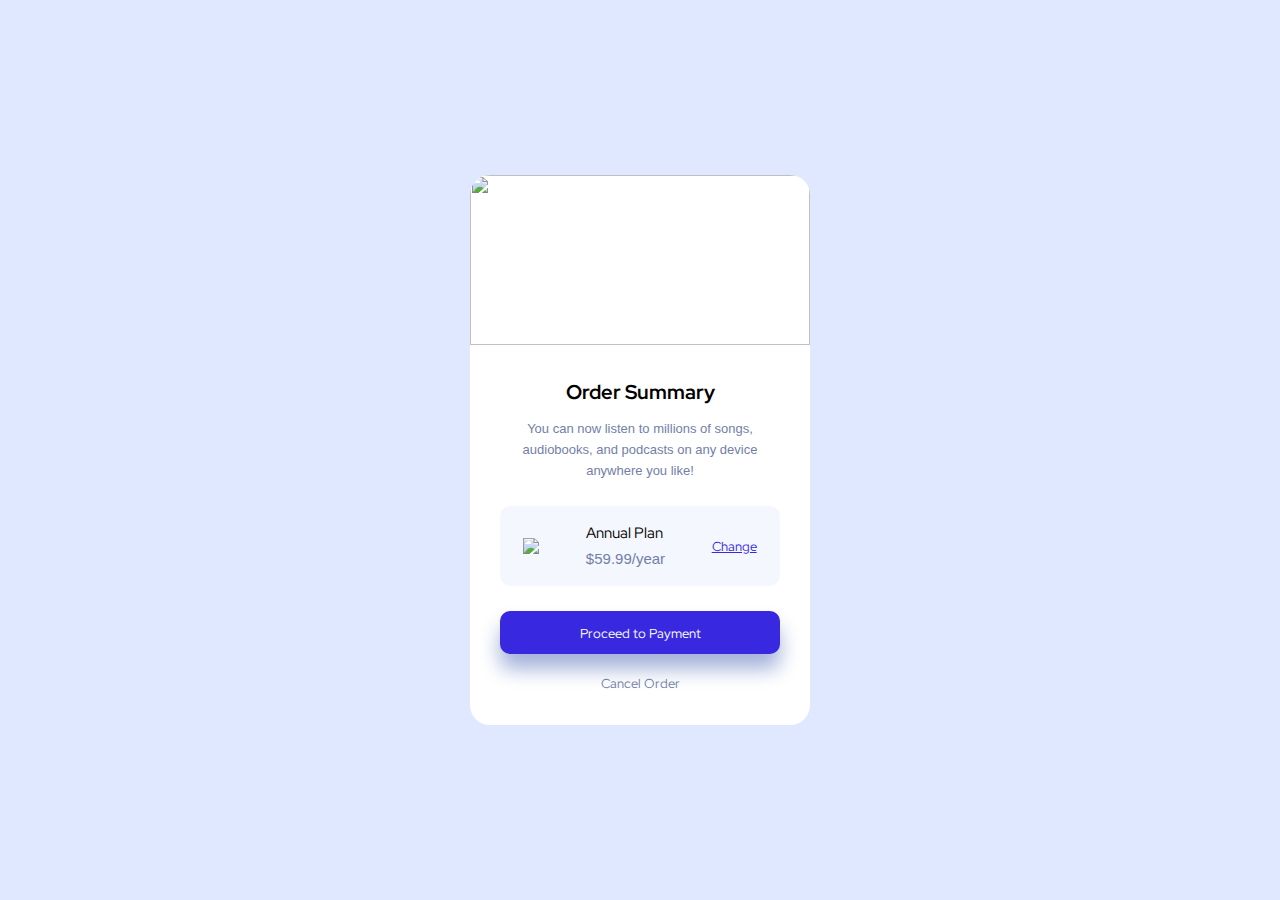
==== order-summary-component-main/page1.html @ 8623bbbd "." ====
<!DOCTYPE html>
<html lang="en">
<head>
    <meta charset="UTF-8">
    <link rel="stylesheet" href="style.css">
    <link rel="preconnect" href="https://fonts.googleapis.com">
    <link rel="preconnect" href="https://fonts.gstatic.com" crossorigin>
    <link href="https://fonts.googleapis.com/css2?family=Red+Hat+Display:wght@900&display=swap" rel="stylesheet">
    <title>Title</title>
</head>
<body>
    <div class="order-form">
        <div class="image-headear">
            <img src="order-summary-component-main/images/illustration-hero.svg">
        </div>
        <h1 class="title black-font">  Order Summary </h1>
        <div class="description">
            You can now listen to millions of songs, audiobooks, and podcasts on any
            device anywhere you like!
        </div>
        <div class="pay-div">
            <img src="order-summary-component-main/images/icon-music.svg">
            <div class="price-div">
                <span class="annual-plan black-font">Annual Plan</span>
                <spna class="price"> $59.99/year</spna>
            </div>
            <a href="url">Change</a>
        </div>
        <button class="payment-button black-font">Proceed to Payment</button>
        <button class="cancel-order-button black-font">Cancel Order</button>
    </div>
</body>
</html>
---- order-summary-component-main/style.css ----
body{
    background-color: #E0E8FF;
    background-image: url(order-summary-component-main/images/pattern-background-desktop.svg);
    background-repeat: no-repeat;
    -webkit-background-size: cover;
    -moz-background-size: cover;
    -o-background-size: cover;
    background-size: cover;
    display: flex;
    justify-content: center;
    align-items: center;
    /*position: absolute;*/
    /*top: 50%;*/
    /*left: 50%;*/
    /*transform: translate(-50%, -50%);*/
}

@media (max-width: 700px){
   body{
       background-image: url(order-summary-component-main/images/pattern-background-mobile.svg);
   }
}

.black-font{
    font-family: 'Red Hat Display', sans-serif;
    color: black;
}

.order-form{
    width: 340px;
    height: 550px;
    position: absolute;
    overflow: hidden;
    display: flex;
    flex-direction: column;
    align-items: center;
    top: 50%;
    left: 50%;
    transform: translate(-50%, -50%);
    border-radius: 20px;
    background: white;
    font-family: Arial, Helvetica, sans-serif;
    color: hsl(224, 23%, 55%);
}

.image-headear img{
    width: 340px;
    height: 170px;

}

.title{
    margin-top: 30px;
    font-size: 20px;
    text-align: center;
}

.description{
    width: 280px;
    height: auto;
    font-size: 13px;
    line-height: 21px;
    text-align: center;
}

.pay-div{
    width: 280px;
    height: 80px;
    margin: 25px 0px;
    display: flex;
    flex-direction: row;
    justify-content: space-around;
    align-items: center;
    border-radius: 10px;
    background: hsl(225, 100%, 98%);
}

.price-div{
    display: flex;
    flex-direction: column;
    line-height: 25px;
}

.annual-plan{
    font-size: 15px;
}

.price{
    font-family: Arial, Helvetica, sans-serif;
    font-size: 15px;
    color: hsl(224, 23%, 55%);
}

a{
    font-family: 'Red Hat Display', sans-serif;
    font-size: 13px;
    color: hsl(245, 75%, 52%)
}

.payment-button{
    width: 280px;
    height: 43px;
    color: white;
    border-radius: 10px;
    border: none;
    background-color:hsl(245, 75%, 52%) ;
    box-shadow: 0px 15px 20px hsl(225, 42%, 75%);
}

.cancel-order-button{
    margin-top: 20px;
    border: none;
    background-color: transparent;
    color: hsl(224, 23%, 55%);
    font-size: 13px;
}

.payment-button:hover{
    background-color:#766CF1 ;
}

.cancel-order-button:hover{
    color: black;
}
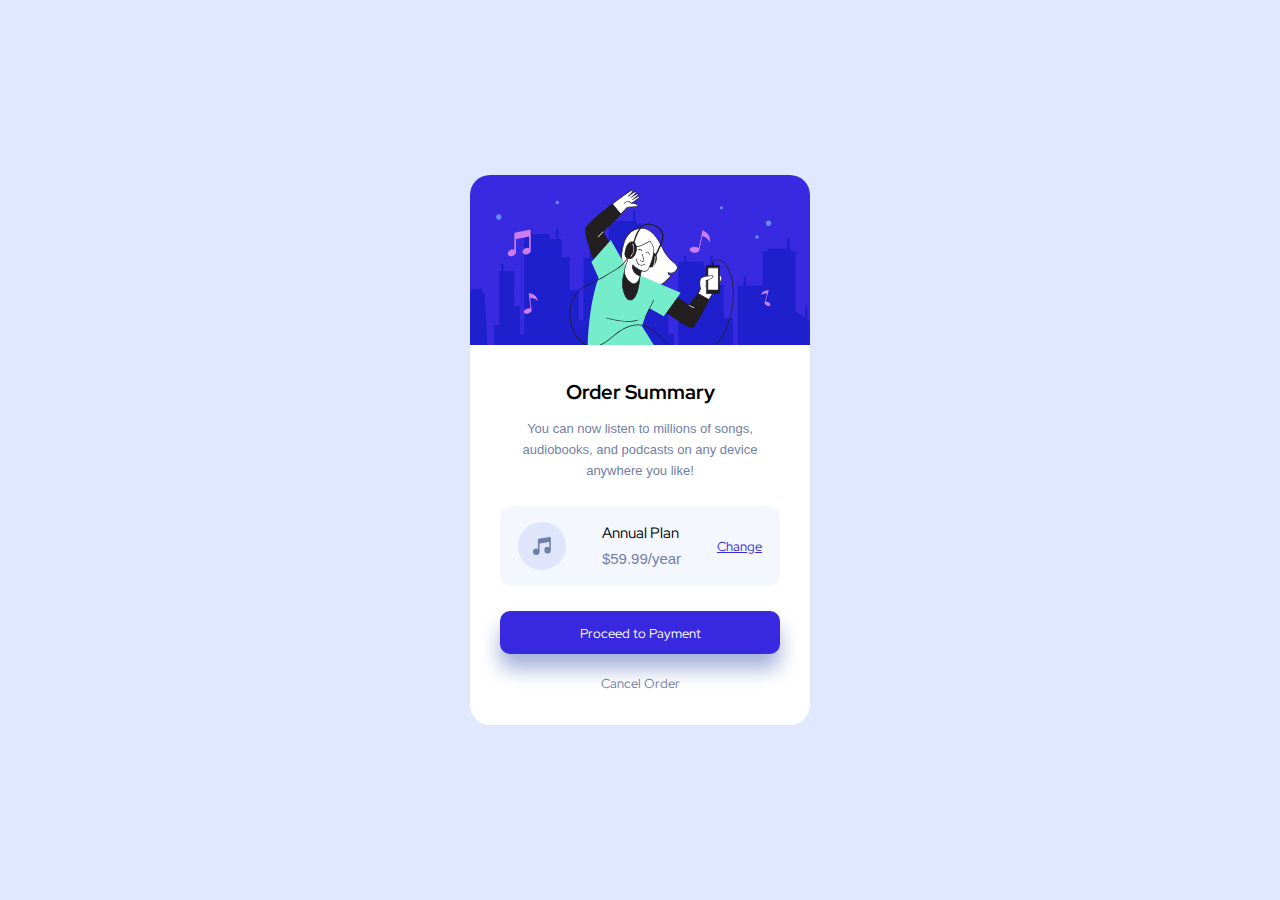
==== commit 52cd06b8: "." ====
--- a/order-summary-component-main/page1.html
+++ b/order-summary-component-main/page1.html
@@ -11,7 +11,7 @@
 <body>
     <div class="order-form">
         <div class="image-headear">
-            <img src="order-summary-component-main/images/illustration-hero.svg">
+            <img src="images/illustration-hero.svg">
         </div>
         <h1 class="title black-font">  Order Summary </h1>
         <div class="description">
@@ -19,7 +19,7 @@
             device anywhere you like!
         </div>
         <div class="pay-div">
-            <img src="order-summary-component-main/images/icon-music.svg">
+            <img src="images/icon-music.svg">
             <div class="price-div">
                 <span class="annual-plan black-font">Annual Plan</span>
                 <spna class="price"> $59.99/year</spna>
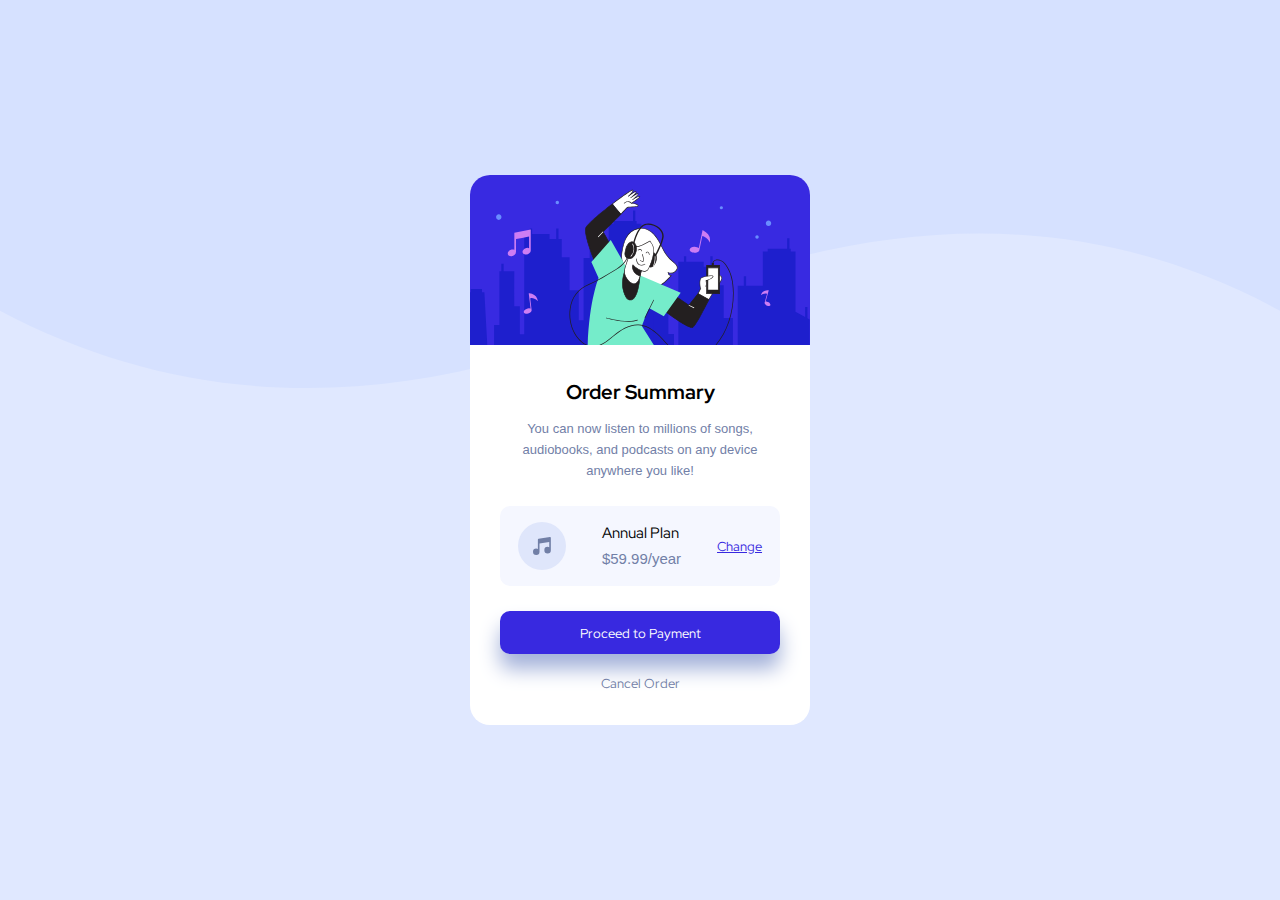
==== commit 630ea45a: "." ====
--- a/order-summary-component-main/page1.html
+++ b/order-summary-component-main/page1.html
@@ -2,6 +2,7 @@
 <html lang="en">
 <head>
     <meta charset="UTF-8">
+    <meta name="viewport" content="width=device-width, initial-scale=1.0">
     <link rel="stylesheet" href="style.css">
     <link rel="preconnect" href="https://fonts.googleapis.com">
     <link rel="preconnect" href="https://fonts.gstatic.com" crossorigin>
--- a/order-summary-component-main/style.css
+++ b/order-summary-component-main/style.css
@@ -1,6 +1,6 @@
 body{
     background-color: #E0E8FF;
-    background-image: url(order-summary-component-main/images/pattern-background-desktop.svg);
+    background-image: url(images/pattern-background-desktop.svg);
     background-repeat: no-repeat;
     -webkit-background-size: cover;
     -moz-background-size: cover;
@@ -9,15 +9,11 @@
     display: flex;
     justify-content: center;
     align-items: center;
-    /*position: absolute;*/
-    /*top: 50%;*/
-    /*left: 50%;*/
-    /*transform: translate(-50%, -50%);*/
 }
 
 @media (max-width: 700px){
    body{
-       background-image: url(order-summary-component-main/images/pattern-background-mobile.svg);
+       background-image: url(images/pattern-background-mobile.svg);
    }
 }
 
